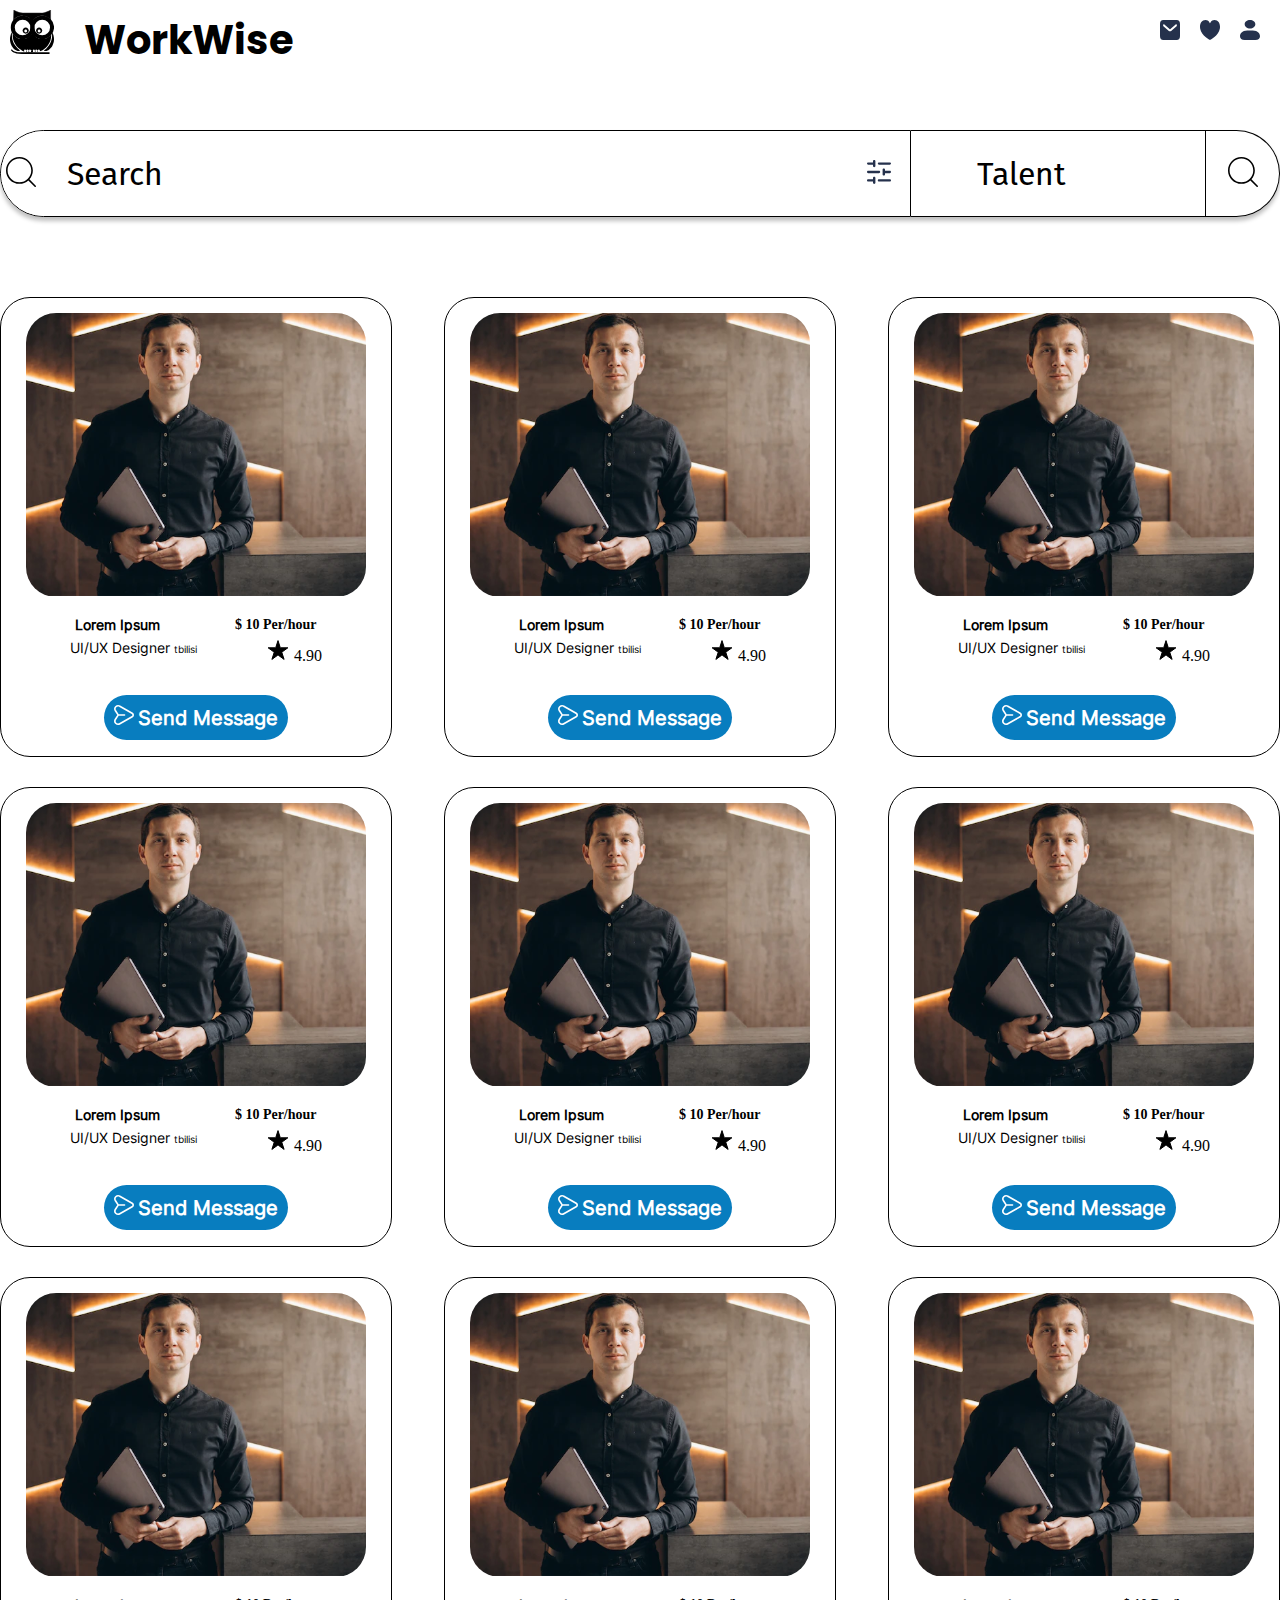
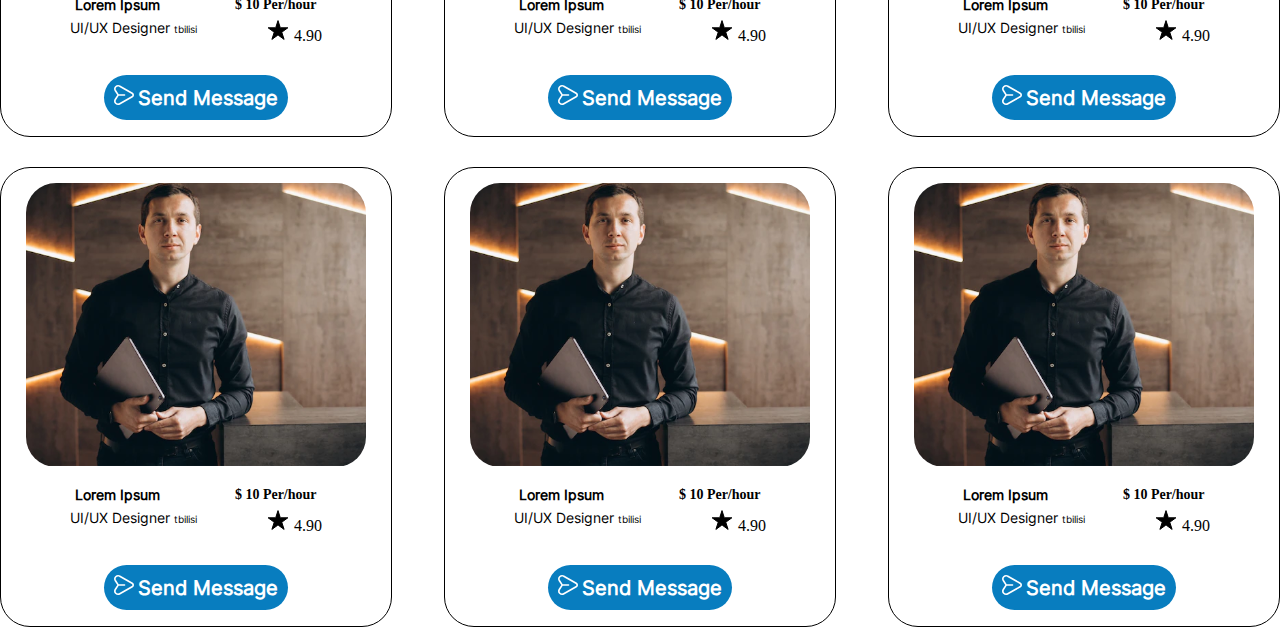
==== 2.html @ d17add2e "update" ====
<!DOCTYPE html>
<html lang="en">
<head>
    <meta charset="UTF-8">
    <meta http-equiv="X-UA-Compatible" content="IE=edge">
    <meta name="viewport" content="width=device-width, initial-scale=1.0">
    <link href='https://fonts.googleapis.com/css?family=Poppins' rel='stylesheet'>
    <link rel="stylesheet" href="2.css">
    <title>Document</title>
</head>
<body>
    <header>
        <div class="container">
            <div class="header-wrapper">
                <div class="logo-content">
                    <div class="logo-image">
                        <a href="#">
                            <img src="images/logo.svg" alt="logo">
                        </a>
                    </div>
                    <div class="logo-title">
                        <h2>WorkWise</h2>
                    </div>
                </div>
                <div class="header-navigation">
                    <ul>
                        <li>
                            <a href="#">
                                <img src="images/message.svg" alt="message">
                            </a>
                        </li>
                        <li>
                            <a href="#">
                                <img src="images/heart.svg" alt="heart">
                            </a>
                        </li>
                        <li>
                            <a href="#">
                                <img src="images/myprofile.svg" alt="myprofile">
                            </a>
                        </li>
                    </ul>
                </div>
            </div>
        </div>
    </header>
    <section>
        <div class="input-container">
                <div class="input-content">
                    <div class="search-content">
                        <input type="text" placeholder="Search">
                        <div class="search-iconn">
                            <img src="images/search-icon.svg" alt="search-icon">
                        </div>
                        <div class="setting-icon">
                            <img src="images/parametrebi.svg" alt="settingicon">
                        </div>
                    </div>
                    <div class="talent-content">
                        <div class="talent-content-title">
                            <h3>Talent</h3>
                        </div>
                    </div>
                    <div class="search-icon-content">
                        <div class="searh-icon">
                            <a href="#">
                                <img src="images/search-icon.svg" alt="searchicon">
                            </a>
                        </div>
                    </div>
                </div>
        </div>
    </section>
    <section>
        <div class="container">
            <div class="main-blocks-wrapper">
                <div class="blocks-wrapper">
                     <div class="block">
                        <div class="block-image">
                            <a href="#">
                                <img src="images/block-image.svg" alt="block-image">
                            </a>
                        </div>
                        <div class="block-text">
                            <div class="block-above-text">
                                <div class="above-left-text">
                                    <span>Lorem Ipsum</span>
                                </div>
                                <div class="block-above-right-text">
                                    <span>$ 10 Per/hour</span>
                                </div>
                            </div>
                            <div class="block-below-text">
                                <div class="below-left-text">
                                    <span class="ui-ux">UI/UX Designer <span class="tbilisi">tbilisi</span></span>
                                </div>
                                <div class="below-right-text">
                                    <img src="images/blackstar.svg" alt="blackstar">
                                    <span>4.90</span>
                                </div>
                            </div>
                        </div>
                        <div class="block-button">
                            <button>
                                <img src="images/button-icon.svg" alt="button-icon">
                                <span>Send Message</span>
                            </button>
                        </div>
                    </div>

                    <div class="block">
                        <div class="block-image">
                            <a href="#">
                                <img src="images/block-image.svg" alt="block-image">
                            </a>
                        </div>
                        <div class="block-text">
                            <div class="block-above-text">
                                <div class="above-left-text">
                                    <span>Lorem Ipsum</span>
                                </div>
                                <div class="block-above-right-text">
                                    <span>$ 10 Per/hour</span>
                                </div>
                            </div>
                            <div class="block-below-text">
                                <div class="below-left-text">
                                    <span class="ui-ux">UI/UX Designer <span class="tbilisi">tbilisi</span></span>
                                </div>
                                <div class="below-right-text">
                                    <img src="images/blackstar.svg" alt="blackstar">
                                    <span>4.90</span>
                                </div>
                            </div>
                        </div>
                        <div class="block-button">
                            <button>
                                <img src="images/button-icon.svg" alt="button-icon">
                                <span>Send Message</span>
                            </button>
                        </div>
                    </div>

                    <div class="block">
                        <div class="block-image">
                            <a href="#">
                                <img src="images/block-image.svg" alt="block-image">
                            </a>
                        </div>
                        <div class="block-text">
                            <div class="block-above-text">
                                <div class="above-left-text">
                                    <span>Lorem Ipsum</span>
                                </div>
                                <div class="block-above-right-text">
                                    <span>$ 10 Per/hour</span>
                                </div>
                            </div>
                            <div class="block-below-text">
                                <div class="below-left-text">
                                    <span class="ui-ux">UI/UX Designer <span class="tbilisi">tbilisi</span></span>
                                </div>
                                <div class="below-right-text">
                                    <img src="images/blackstar.svg" alt="blackstar">
                                    <span>4.90</span>
                                </div>
                            </div>
                        </div>
                        <div class="block-button">
                            <button>
                                <img src="images/button-icon.svg" alt="button-icon">
                                <span>Send Message</span>
                            </button>
                        </div>
                    </div>

                    <div class="block">
                        <div class="block-image">
                            <a href="#">
                                <img src="images/block-image.svg" alt="block-image">
                            </a>
                        </div>
                        <div class="block-text">
                            <div class="block-above-text">
                                <div class="above-left-text">
                                    <span>Lorem Ipsum</span>
                                </div>
                                <div class="block-above-right-text">
                                    <span>$ 10 Per/hour</span>
                                </div>
                            </div>
                            <div class="block-below-text">
                                <div class="below-left-text">
                                    <span class="ui-ux">UI/UX Designer <span class="tbilisi">tbilisi</span></span>
                                </div>
                                <div class="below-right-text">
                                    <img src="images/blackstar.svg" alt="blackstar">
                                    <span>4.90</span>
                                </div>
                            </div>
                        </div>
                        <div class="block-button">
                            <button>
                                <img src="images/button-icon.svg" alt="button-icon">
                                <span>Send Message</span>
                            </button>
                        </div>
                    </div>

                    <div class="block">
                        <div class="block-image">
                            <a href="#">
                                <img src="images/block-image.svg" alt="block-image">
                            </a>
                        </div>
                        <div class="block-text">
                            <div class="block-above-text">
                                <div class="above-left-text">
                                    <span>Lorem Ipsum</span>
                                </div>
                                <div class="block-above-right-text">
                                    <span>$ 10 Per/hour</span>
                                </div>
                            </div>
                            <div class="block-below-text">
                                <div class="below-left-text">
                                    <span class="ui-ux">UI/UX Designer <span class="tbilisi">tbilisi</span></span>
                                </div>
                                <div class="below-right-text">
                                    <img src="images/blackstar.svg" alt="blackstar">
                                    <span>4.90</span>
                                </div>
                            </div>
                        </div>
                        <div class="block-button">
                            <button>
                                <img src="images/button-icon.svg" alt="button-icon">
                                <span>Send Message</span>
                            </button>
                        </div>
                    </div>

                    <div class="block">
                        <div class="block-image">
                            <a href="#">
                                <img src="images/block-image.svg" alt="block-image">
                            </a>
                        </div>
                        <div class="block-text">
                            <div class="block-above-text">
                                <div class="above-left-text">
                                    <span>Lorem Ipsum</span>
                                </div>
                                <div class="block-above-right-text">
                                    <span>$ 10 Per/hour</span>
                                </div>
                            </div>
                            <div class="block-below-text">
                                <div class="below-left-text">
                                    <span class="ui-ux">UI/UX Designer <span class="tbilisi">tbilisi</span></span>
                                </div>
                                <div class="below-right-text">
                                    <img src="images/blackstar.svg" alt="blackstar">
                                    <span>4.90</span>
                                </div>
                            </div>
                        </div>
                        <div class="block-button">
                            <button>
                                <img src="images/button-icon.svg" alt="button-icon">
                                <span>Send Message</span>
                            </button>
                        </div>
                    </div>

                    <div class="block">
                        <div class="block-image">
                            <a href="#">
                                <img src="images/block-image.svg" alt="block-image">
                            </a>
                        </div>
                        <div class="block-text">
                            <div class="block-above-text">
                                <div class="above-left-text">
                                    <span>Lorem Ipsum</span>
                                </div>
                                <div class="block-above-right-text">
                                    <span>$ 10 Per/hour</span>
                                </div>
                            </div>
                            <div class="block-below-text">
                                <div class="below-left-text">
                                    <span class="ui-ux">UI/UX Designer <span class="tbilisi">tbilisi</span></span>
                                </div>
                                <div class="below-right-text">
                                    <img src="images/blackstar.svg" alt="blackstar">
                                    <span>4.90</span>
                                </div>
                            </div>
                        </div>
                        <div class="block-button">
                            <button>
                                <img src="images/button-icon.svg" alt="button-icon">
                                <span>Send Message</span>
                            </button>
                        </div>
                    </div>

                    <div class="block">
                        <div class="block-image">
                            <a href="#">
                                <img src="images/block-image.svg" alt="block-image">
                            </a>
                        </div>
                        <div class="block-text">
                            <div class="block-above-text">
                                <div class="above-left-text">
                                    <span>Lorem Ipsum</span>
                                </div>
                                <div class="block-above-right-text">
                                    <span>$ 10 Per/hour</span>
                                </div>
                            </div>
                            <div class="block-below-text">
                                <div class="below-left-text">
                                    <span class="ui-ux">UI/UX Designer <span class="tbilisi">tbilisi</span></span>
                                </div>
                                <div class="below-right-text">
                                    <img src="images/blackstar.svg" alt="blackstar">
                                    <span>4.90</span>
                                </div>
                            </div>
                        </div>
                        <div class="block-button">
                            <button>
                                <img src="images/button-icon.svg" alt="button-icon">
                                <span>Send Message</span>
                            </button>
                        </div>
                    </div>

                    <div class="block">
                        <div class="block-image">
                            <a href="#">
                                <img src="images/block-image.svg" alt="block-image">
                            </a>
                        </div>
                        <div class="block-text">
                            <div class="block-above-text">
                                <div class="above-left-text">
                                    <span>Lorem Ipsum</span>
                                </div>
                                <div class="block-above-right-text">
                                    <span>$ 10 Per/hour</span>
                                </div>
                            </div>
                            <div class="block-below-text">
                                <div class="below-left-text">
                                    <span class="ui-ux">UI/UX Designer <span class="tbilisi">tbilisi</span></span>
                                </div>
                                <div class="below-right-text">
                                    <img src="images/blackstar.svg" alt="blackstar">
                                    <span>4.90</span>
                                </div>
                            </div>
                        </div>
                        <div class="block-button">
                            <button>
                                <img src="images/button-icon.svg" alt="button-icon">
                                <span>Send Message</span>
                            </button>
                        </div>
                    </div>

                    <div class="block">
                        <div class="block-image">
                            <a href="#">
                                <img src="images/block-image.svg" alt="block-image">
                            </a>
                        </div>
                        <div class="block-text">
                            <div class="block-above-text">
                                <div class="above-left-text">
                                    <span>Lorem Ipsum</span>
                                </div>
                                <div class="block-above-right-text">
                                    <span>$ 10 Per/hour</span>
                                </div>
                            </div>
                            <div class="block-below-text">
                                <div class="below-left-text">
                                    <span class="ui-ux">UI/UX Designer <span class="tbilisi">tbilisi</span></span>
                                </div>
                                <div class="below-right-text">
                                    <img src="images/blackstar.svg" alt="blackstar">
                                    <span>4.90</span>
                                </div>
                            </div>
                        </div>
                        <div class="block-button">
                            <button>
                                <img src="images/button-icon.svg" alt="button-icon">
                                <span>Send Message</span>
                            </button>
                        </div>
                    </div>

                    <div class="block">
                        <div class="block-image">
                            <a href="#">
                                <img src="images/block-image.svg" alt="block-image">
                            </a>
                        </div>
                        <div class="block-text">
                            <div class="block-above-text">
                                <div class="above-left-text">
                                    <span>Lorem Ipsum</span>
                                </div>
                                <div class="block-above-right-text">
                                    <span>$ 10 Per/hour</span>
                                </div>
                            </div>
                            <div class="block-below-text">
                                <div class="below-left-text">
                                    <span class="ui-ux">UI/UX Designer <span class="tbilisi">tbilisi</span></span>
                                </div>
                                <div class="below-right-text">
                                    <img src="images/blackstar.svg" alt="blackstar">
                                    <span>4.90</span>
                                </div>
                            </div>
                        </div>
                        <div class="block-button">
                            <button>
                                <img src="images/button-icon.svg" alt="button-icon">
                                <span>Send Message</span>
                            </button>
                        </div>
                    </div>

                    <div class="block">
                        <div class="block-image">
                            <a href="#">
                                <img src="images/block-image.svg" alt="block-image">
                            </a>
                        </div>
                        <div class="block-text">
                            <div class="block-above-text">
                                <div class="above-left-text">
                                    <span>Lorem Ipsum</span>
                                </div>
                                <div class="block-above-right-text">
                                    <span>$ 10 Per/hour</span>
                                </div>
                            </div>
                            <div class="block-below-text">
                                <div class="below-left-text">
                                    <span class="ui-ux">UI/UX Designer <span class="tbilisi">tbilisi</span></span>
                                </div>
                                <div class="below-right-text">
                                    <img src="images/blackstar.svg" alt="blackstar">
                                    <span>4.90</span>
                                </div>
                            </div>
                        </div>
                        <div class="block-button">
                            <button>
                                <img src="images/button-icon.svg" alt="button-icon">
                                <span>Send Message</span>
                            </button>
                        </div>
                    </div>
                </div>
            </div>
        </div>
    </section>
</body>
</html>
---- 2.css ----
* {
    margin: 0;
    padding: 0;
    box-sizing: border-box;
    text-decoration: none;
    list-style-type: none;
}
@font-face {
    font-family: 'Inter';
    src: url(fonts/Inter-Regular.ttf);
}
@font-face {
    font-family: 'FiraGO';
    src: url(fonts/FiraGO-Regular.ttf);
}
.container {
    max-width: 1920px;
    width: 100%;
    margin: 0 auto;
}
.container2 {
    max-width: 1587px;
    width: 100%;
    margin: 0 auto;
}
header {
    padding: 10px;
}
.logo-content {
    display: flex;
}
.logo-title {
    display: flex;
    align-items: center;
    padding-left: 30px;
}
.logo-title h2 {
    font-family: 'Poppins';
    font-style: normal;
    font-weight: 700;
    font-size: 40px;
    line-height: 60px;
    color: #000000;
}
.header-wrapper {
    display: flex;
    justify-content: space-between;
}
ul {
    display: flex;
}
li {
    padding: 10px;
}
.input-container {
    max-width: 1870px;
    width: 100%;
    margin: 0 auto;
}
.input-content {
    width: 100%;
    height: 87px;
    margin-top: 50px;
    display: flex;
    justify-content: center;
    align-items: center;
    border-radius: 62px;
    box-shadow: 0px 4px 4px rgba(0, 0, 0, 0.25);
}
.search-content {
    border: 1px solid #000000;
    border-top-left-radius: 62px;
    border-bottom-left-radius: 62px;
    display: flex;
    width: 100%;
    height: 87px;
    position: relative;
}
.search-iconn {
    position: absolute;
    left: 0.5%;
    top: 50%;
    transform: translateY(-50%);
}
.setting-icon {
    position: absolute;
    top: 50%;
    transform: translateY(-50%);
    right: 2%;
}
.search-content input {
    padding-left: 66px;
    width: 100%;
    border: none;
    border-top-left-radius: 62px;
    border-bottom-left-radius: 62px;
    font-family: 'FiraGO';
    font-style: normal;
    font-weight: 200;
    font-size: 32px;
    line-height: 38px;
    color: #000000;
}
.talent-content {
    display: flex;
    align-items: center;
    padding-left: 66px;
    border: none;
    border-top: 1px solid #000000 ;
    border-right: 1px solid #000000;
    border-bottom: 1px solid #000000;
    width: 389px;
    height: 87px;
}

.talent-content h3 {
    font-family: 'FiraGO';
    font-style: normal;
    font-weight: 400;
    font-size: 32px;
    line-height: 38px;

color: #000000;
}
::-webkit-input-placeholder {
    font-family: 'FiraGO';
    font-style: normal;
    font-weight: 200;
    font-size: 32px;
    line-height: 38px;
    color: #000000;
}
.search-icon-content {
    display: flex;
    justify-content: center;
    align-items: center;
    border-top: 1px solid #000000 ;
    border-right: 1px solid #000000;
    border-bottom: 1px solid #000000;
    width: 103px;
    height: 87px;
    border-top-right-radius: 66px;
    border-bottom-right-radius: 66px;
}
.blocks-wrapper {
    display: flex;
    flex-wrap: wrap;
    justify-content: space-between;
    margin-top: 50px;
    width: 100%;
}
.block {
    width: 392px;
    height: 460px;
    margin-top: 30px;
    background: #FFFFFF;
    border: 1px solid #000000;
    border-radius: 30px;
}
.block-image {
    display: flex;  
    padding: 15px;
    justify-content: center;
}
.above-left-text span {
    font-family: 'Inter';
    font-style: normal;
    font-weight: 700;
    font-size: 14px;
    line-height: 17px;
    color: #000000;
}
.block-above-text {
    display: flex;
    justify-content: space-evenly;
}
.block-above-right-text {
    font-weight: 700;
    font-size: 14px;
    line-height: 17px;
    color: #000000;
}
.block-below-text {
    margin-top: 5px;
    display: flex;
    justify-content: space-evenly;
}
.below-left-text .ui-ux{
    font-family: 'Inter';
    font-style: normal;
    font-weight: 300;
    font-size: 14px;
    line-height: 17px;
    color: #000000;
}
.tbilisi {
    font-family: 'Inter';
    font-style: normal;
    font-weight: 200;
    font-size: 10px;
    line-height: 12px;
    color: #000000;
}
.block-button {
    margin-top: 30px;
}    
.block-button button {
    padding: 10px;
    background: #087DBF;
    border-radius: 25px;
    border: none;
}
.block-button button span {
    font-family: 'Inter';
    font-style: normal;
    font-weight: 600;
    font-size: 20px;
    line-height: 24px;
    color: #FFFFFF;
}
.block-button {
    display: flex;
    justify-content: center;
    align-items: center;
}
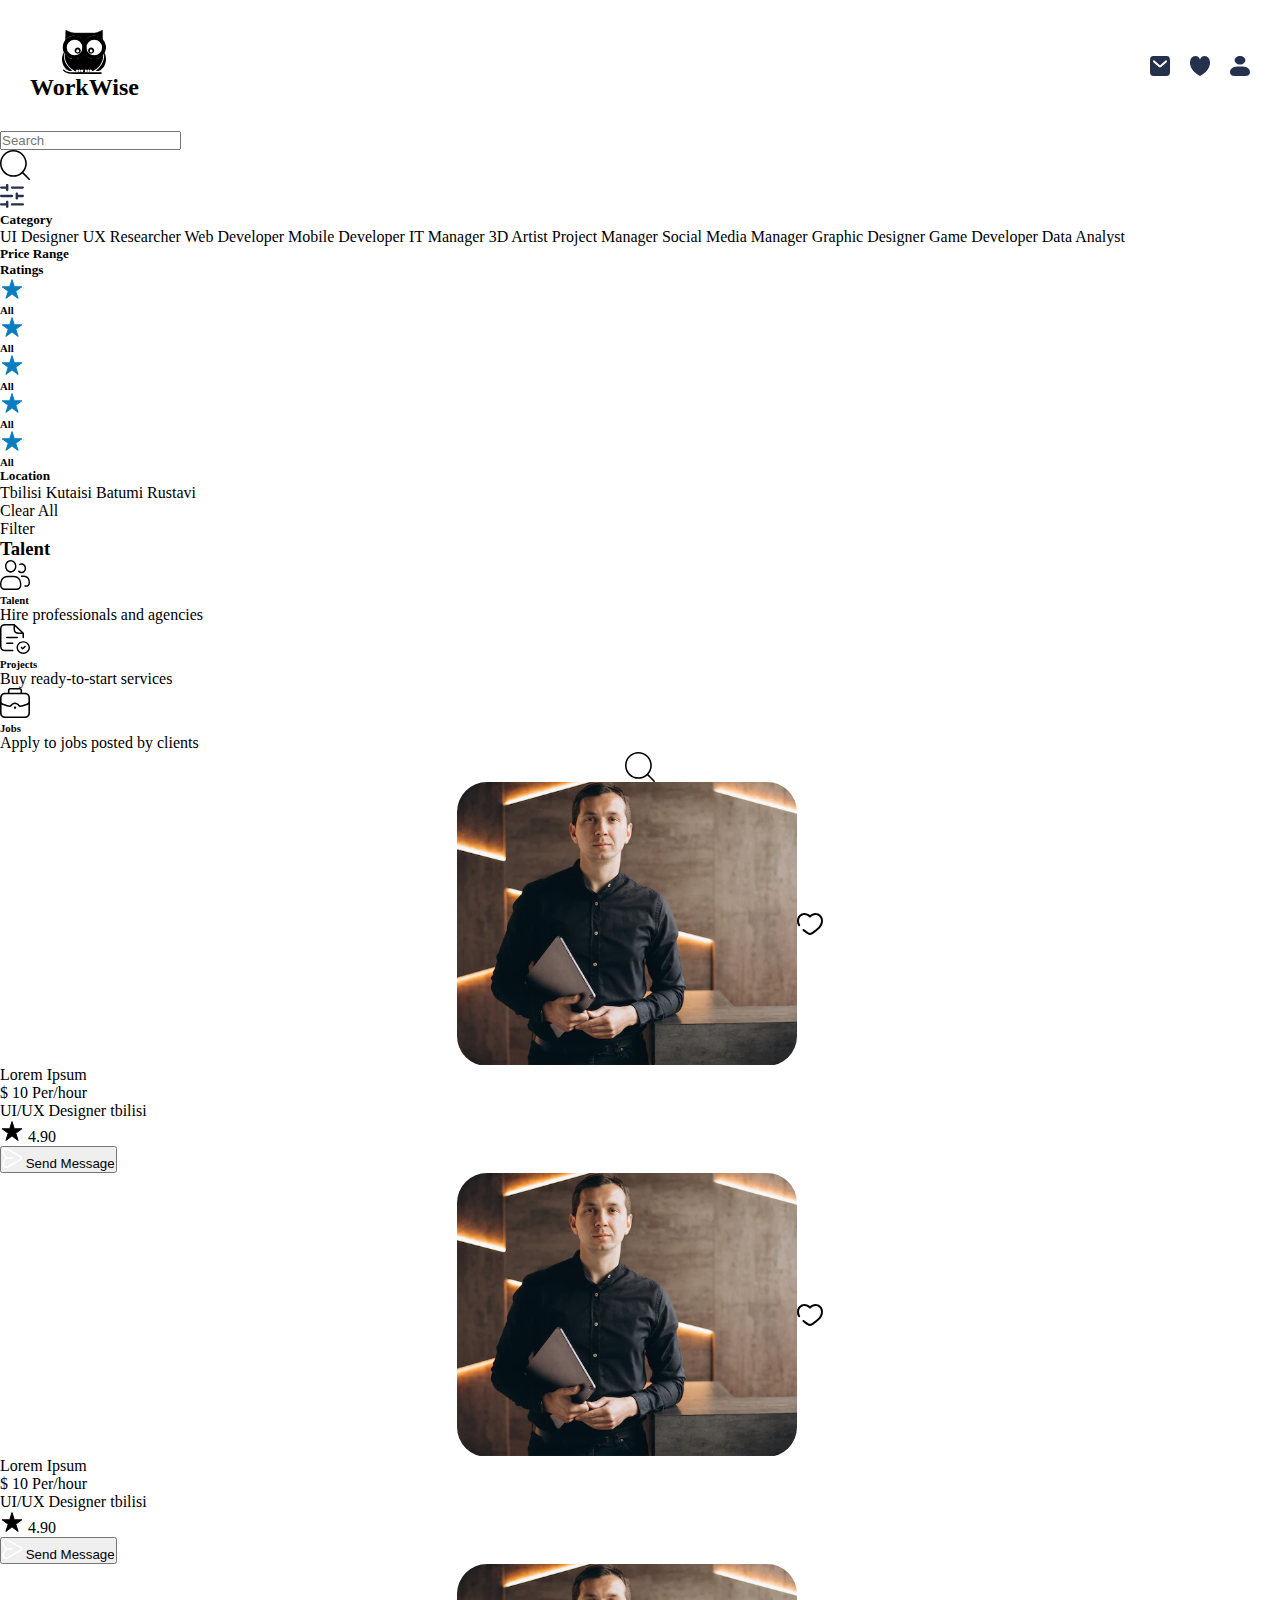
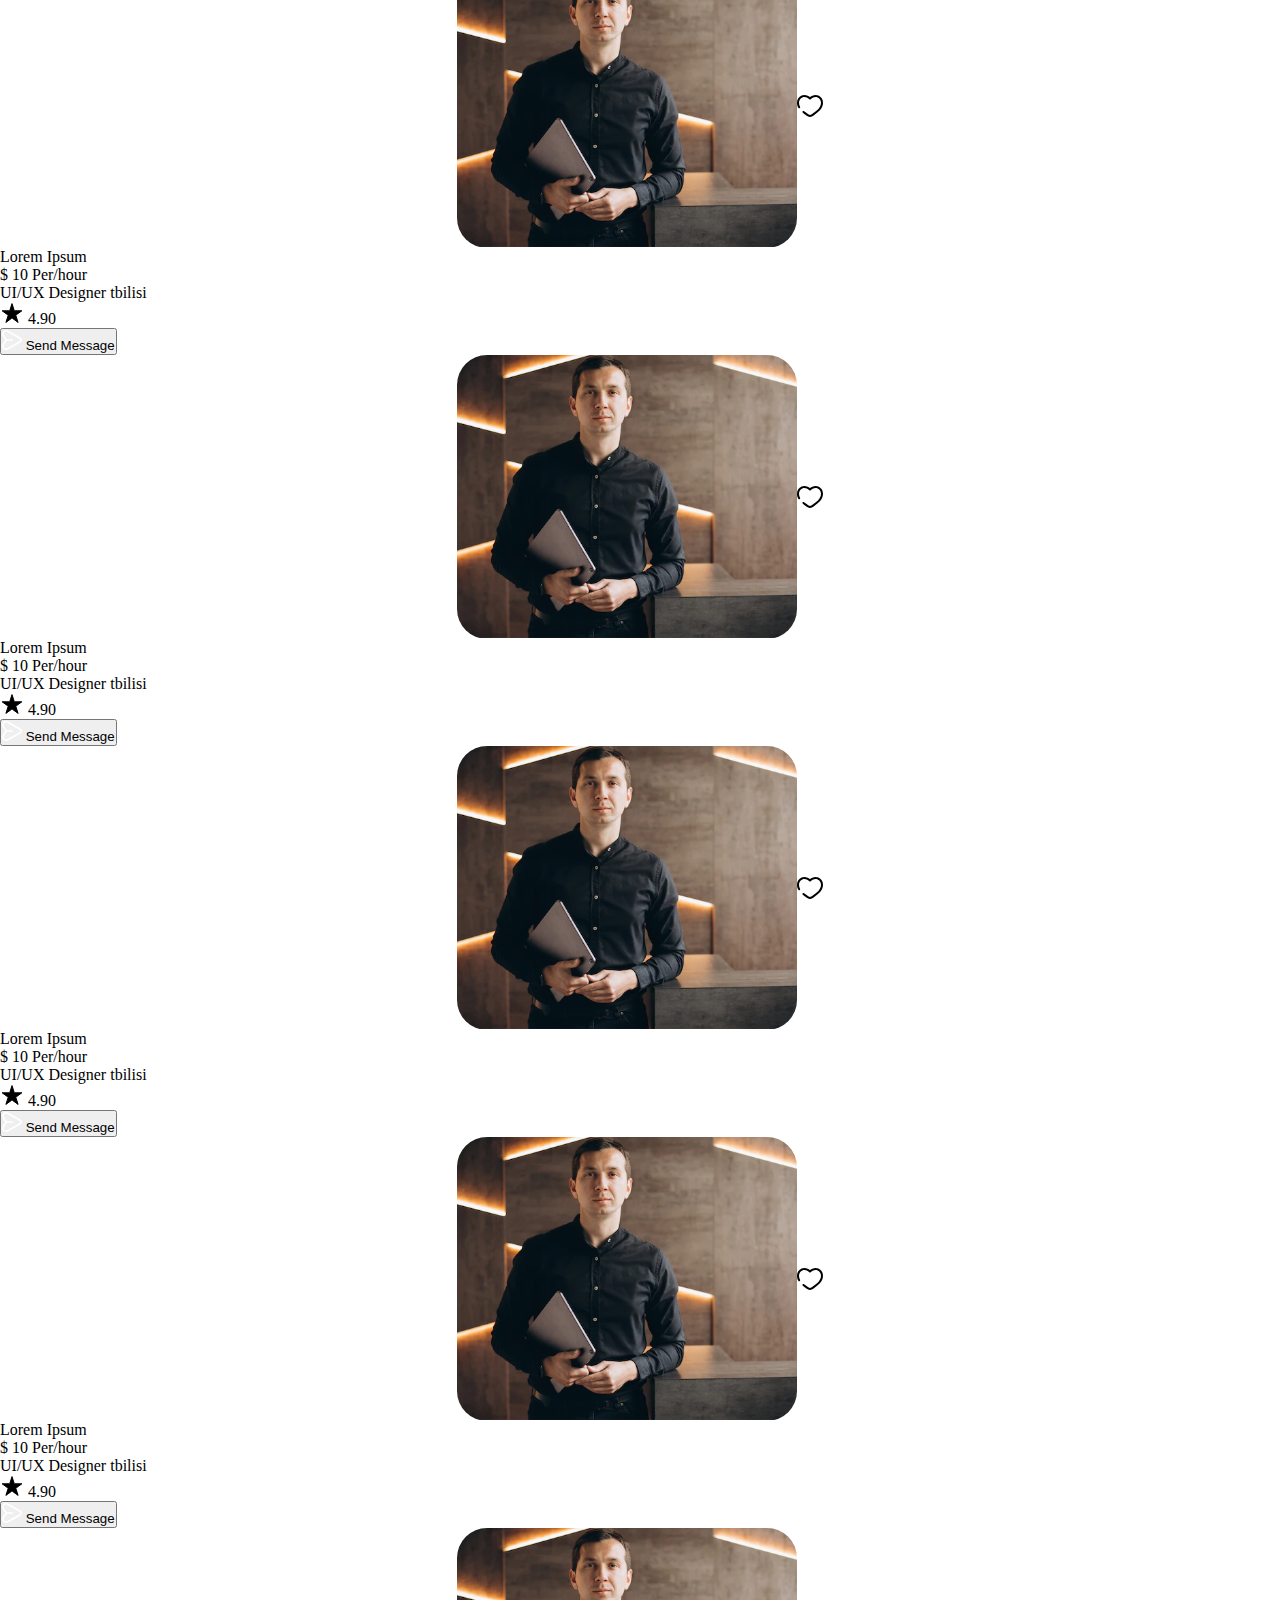
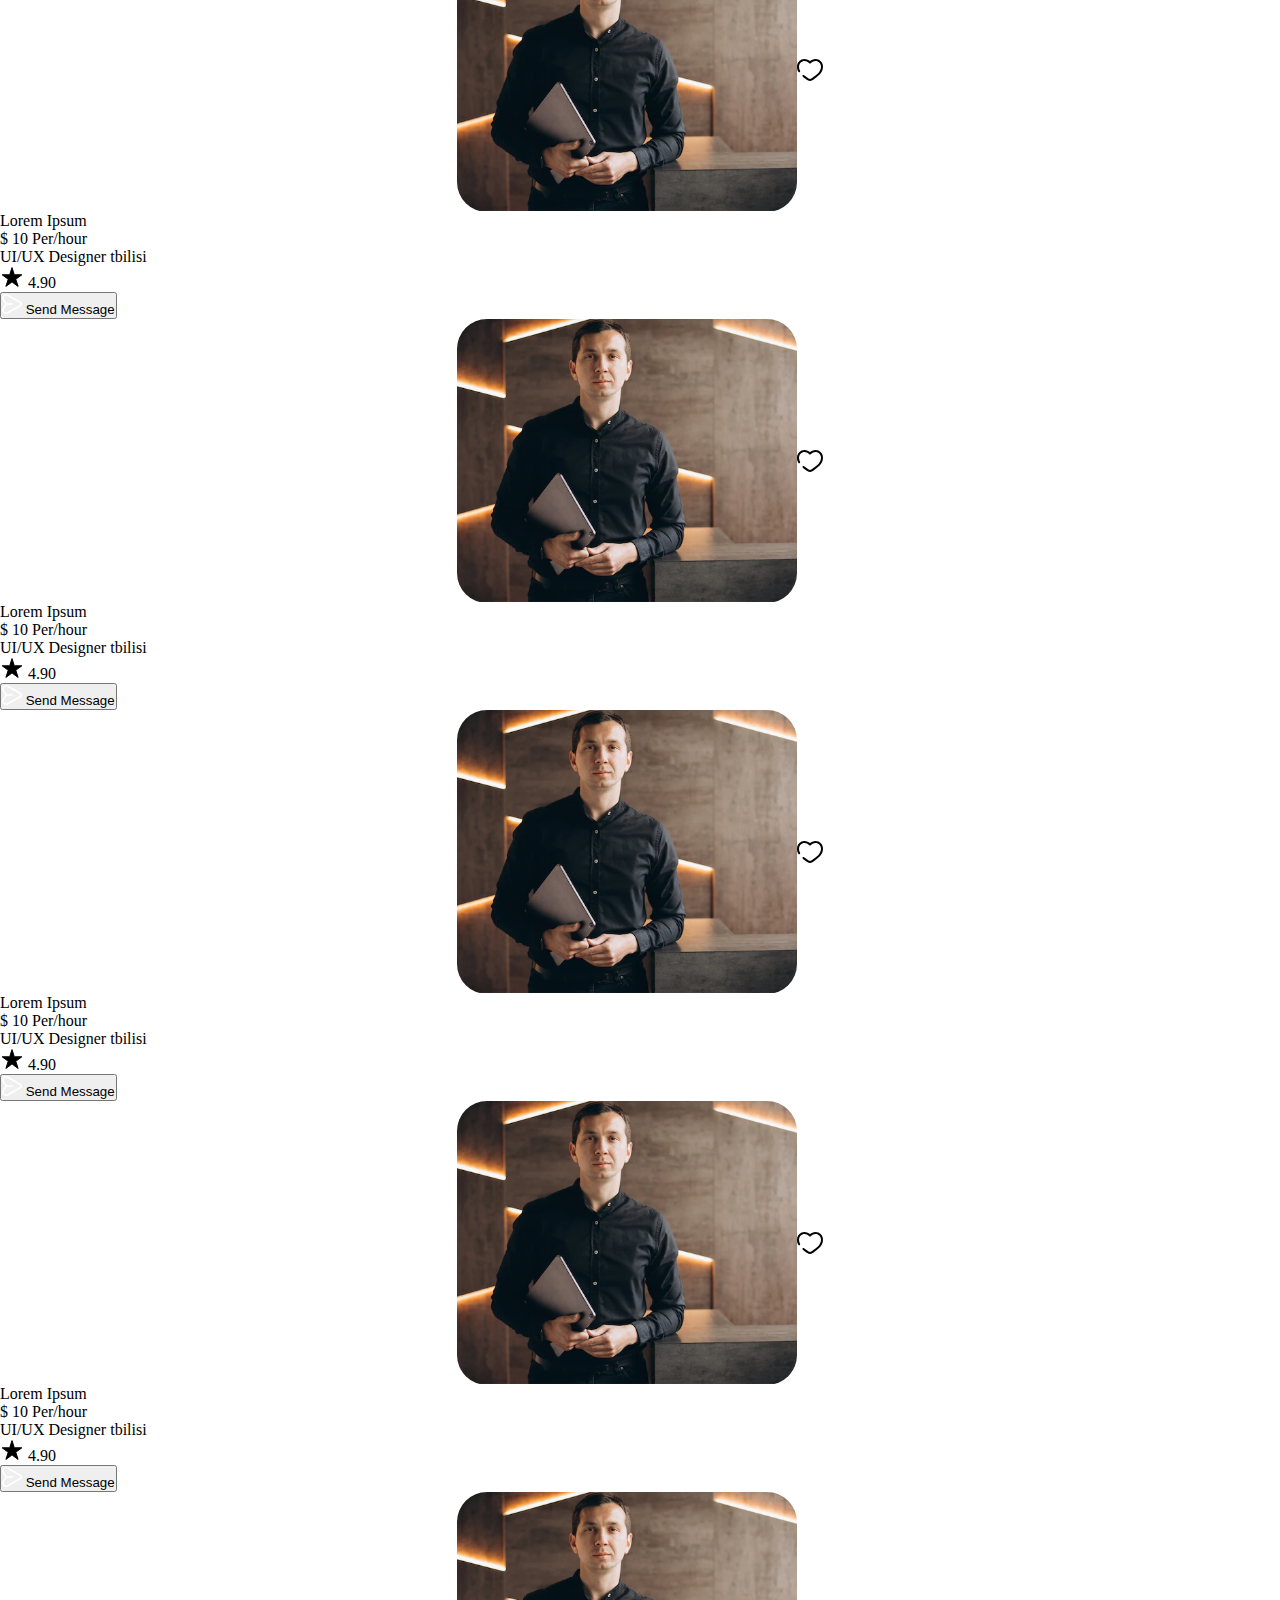
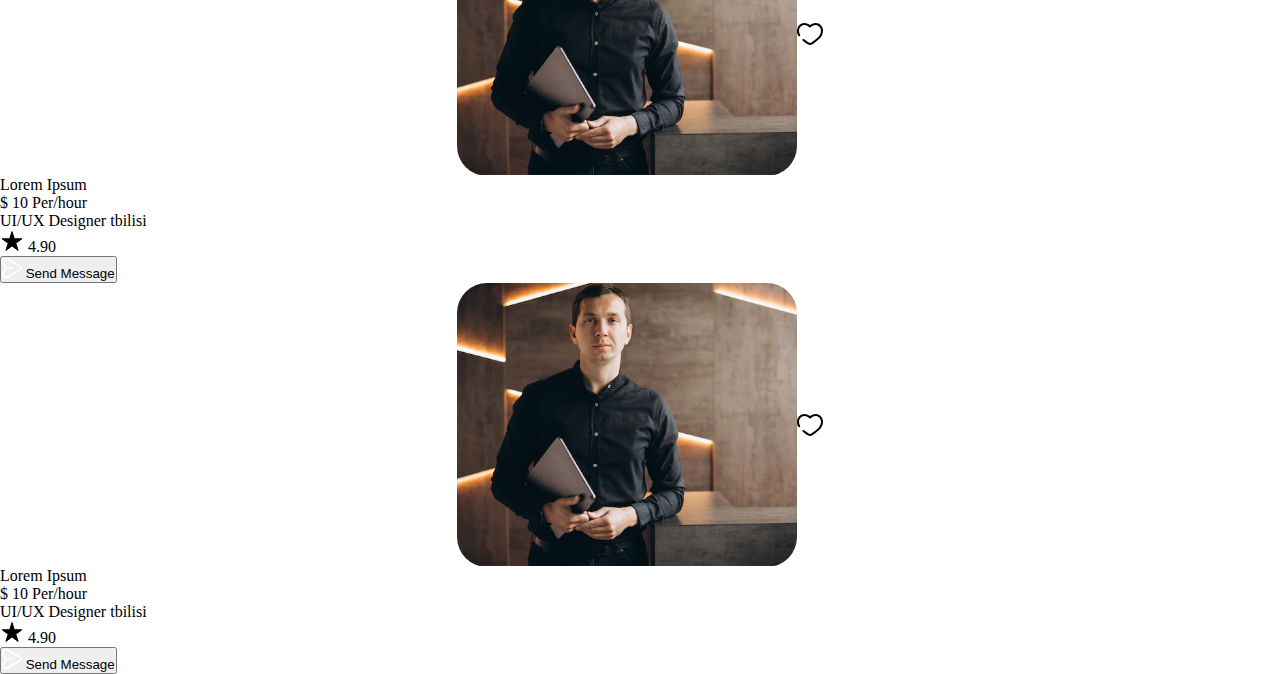
==== commit 478a5e32: "update" ====
--- a/2.html
+++ b/2.html
@@ -5,7 +5,7 @@
     <meta http-equiv="X-UA-Compatible" content="IE=edge">
     <meta name="viewport" content="width=device-width, initial-scale=1.0">
     <link href='https://fonts.googleapis.com/css?family=Poppins' rel='stylesheet'>
-    <link rel="stylesheet" href="2.css">
+    <link rel="stylesheet" href="style.css">
     <title>Document</title>
 </head>
 <body>
@@ -55,10 +55,111 @@
                         <div class="setting-icon">
                             <img src="images/parametrebi.svg" alt="settingicon">
                         </div>
+                        <div class="search-hover">
+                            <div class="search-hover-above-title">
+                                <h5>Category</h5>
+                            </div>
+                            <div class="search-hover-tabs">
+                                <span>UI Designer</span>
+                                <span>UX Researcher</span>
+                                <span>Web Developer</span>
+                                <span>Mobile Developer</span>
+                                <span>IT Manager</span>
+                                <span>3D Artist</span>
+                                <span>Project Manager</span>
+                                <span>Social Media Manager</span>
+                                <span>Graphic Designer</span>
+                                <span>Game Developer</span>
+                                <span>Data Analyst</span>
+                            </div>
+                            <div class="search-hover-middle-title">
+                                <h5>Price Range</h5>
+                            </div>
+                            <div class="range-wrapper">
+                                <div class="range">
+                                    <div class="blue-range"></div>
+                                </div>
+                            </div>
+                            <div class="ratings-content">
+                                <div class="ratings-content-title">
+                                    <h5>Ratings</h5>
+                                </div>
+                            </div>
+                            <div class="star-tabs">
+                                <div class="tab">
+                                    <img src="images/bluestar.svg" alt="star">
+                                    <h6>All</h6>
+                                </div>
+                                <div class="tab">
+                                    <img src="images/bluestar.svg" alt="star">
+                                    <h6>All</h6>
+                                </div>
+                                <div class="tab">
+                                    <img src="images/bluestar.svg" alt="star">
+                                    <h6>All</h6>
+                                </div>
+                                <div class="tab">
+                                    <img src="images/bluestar.svg" alt="star">
+                                    <h6>All</h6>
+                                </div>
+                                <div class="tab">
+                                    <img src="images/bluestar.svg" alt="star">
+                                    <h6>All</h6>
+                                </div>
+                            </div>
+                            <div class="location-content">
+                                <div class="location-content-title">
+                                    <h5>Location</h5>
+                                </div>
+                                <div class="locations">
+                                    <span>Tbilisi</span>
+                                    <span>Kutaisi</span>
+                                    <span>Batumi</span>
+                                    <span>Rustavi</span>
+                                </div>
+                            </div>
+                            <div class="clear-filter-content">
+                                <div class="clear-all-tab">
+                                    <span>Clear All</span>
+                                </div>
+                                <div class="filter-tab">
+                                    <span>Filter</span>
+                                </div>
+                            </div>
+                        </div>
                     </div>
                     <div class="talent-content">
                         <div class="talent-content-title">
                             <h3>Talent</h3>
+                        </div>
+                        <div class="talent-hover">
+                            <div class="talent-hover-content">
+                                <div class="talent-hover-content-img">
+                                    <img src="images/humana.svg" alt="human">
+                                </div>
+                                <div class="talent-hover-content-text">
+                                    <h6>Talent</h6>
+                                    <span>Hire professionals and agencies</span>
+                                </div>
+                            </div>
+                            <div class="projects-hover-content">
+                                <div class="projects-hover-content-img">
+                                    <img src="images/projects.svg" alt="projects">
+                                </div>
+                                <div class="projects-hover-content-text">
+                                    <h6>Projects</h6>
+                                    <span>Buy ready-to-start services</span>
+                                </div>
+                            </div>
+                            <div class="jobs-hover-content">
+                                <div class="jobs-hover-content-img">
+                                    <img src="images/jobshovericon.svg" alt="jobs">
+                                </div>
+                                <div class="jobs-hover-content-text">
+                                    <h6>Jobs</h6>
+                                    <span>Apply to jobs posted by clients</span>
+                                </div>
+                            </div>
                         </div>
                     </div>
                     <div class="search-icon-content">
@@ -79,369 +180,381 @@
                         <div class="block-image">
                             <a href="#">
                                 <img src="images/block-image.svg" alt="block-image">
-                            </a>
-                        </div>
-                        <div class="block-text">
-                            <div class="block-above-text">
-                                <div class="above-left-text">
-                                    <span>Lorem Ipsum</span>
-                                </div>
-                                <div class="block-above-right-text">
-                                    <span>$ 10 Per/hour</span>
-                                </div>
-                            </div>
-                            <div class="block-below-text">
-                                <div class="below-left-text">
-                                    <span class="ui-ux">UI/UX Designer <span class="tbilisi">tbilisi</span></span>
-                                </div>
-                                <div class="below-right-text">
-                                    <img src="images/blackstar.svg" alt="blackstar">
-                                    <span>4.90</span>
-                                </div>
-                            </div>
-                        </div>
-                        <div class="block-button">
-                            <button>
-                                <img src="images/button-icon.svg" alt="button-icon">
-                                <span>Send Message</span>
-                            </button>
-                        </div>
-                    </div>
-
-                    <div class="block">
-                        <div class="block-image">
-                            <a href="#">
-                                <img src="images/block-image.svg" alt="block-image">
-                            </a>
-                        </div>
-                        <div class="block-text">
-                            <div class="block-above-text">
-                                <div class="above-left-text">
-                                    <span>Lorem Ipsum</span>
-                                </div>
-                                <div class="block-above-right-text">
-                                    <span>$ 10 Per/hour</span>
-                                </div>
-                            </div>
-                            <div class="block-below-text">
-                                <div class="below-left-text">
-                                    <span class="ui-ux">UI/UX Designer <span class="tbilisi">tbilisi</span></span>
-                                </div>
-                                <div class="below-right-text">
-                                    <img src="images/blackstar.svg" alt="blackstar">
-                                    <span>4.90</span>
-                                </div>
-                            </div>
-                        </div>
-                        <div class="block-button">
-                            <button>
-                                <img src="images/button-icon.svg" alt="button-icon">
-                                <span>Send Message</span>
-                            </button>
-                        </div>
-                    </div>
-
-                    <div class="block">
-                        <div class="block-image">
-                            <a href="#">
-                                <img src="images/block-image.svg" alt="block-image">
-                            </a>
-                        </div>
-                        <div class="block-text">
-                            <div class="block-above-text">
-                                <div class="above-left-text">
-                                    <span>Lorem Ipsum</span>
-                                </div>
-                                <div class="block-above-right-text">
-                                    <span>$ 10 Per/hour</span>
-                                </div>
-                            </div>
-                            <div class="block-below-text">
-                                <div class="below-left-text">
-                                    <span class="ui-ux">UI/UX Designer <span class="tbilisi">tbilisi</span></span>
-                                </div>
-                                <div class="below-right-text">
-                                    <img src="images/blackstar.svg" alt="blackstar">
-                                    <span>4.90</span>
-                                </div>
-                            </div>
-                        </div>
-                        <div class="block-button">
-                            <button>
-                                <img src="images/button-icon.svg" alt="button-icon">
-                                <span>Send Message</span>
-                            </button>
-                        </div>
-                    </div>
-
-                    <div class="block">
-                        <div class="block-image">
-                            <a href="#">
-                                <img src="images/block-image.svg" alt="block-image">
-                            </a>
-                        </div>
-                        <div class="block-text">
-                            <div class="block-above-text">
-                                <div class="above-left-text">
-                                    <span>Lorem Ipsum</span>
-                                </div>
-                                <div class="block-above-right-text">
-                                    <span>$ 10 Per/hour</span>
-                                </div>
-                            </div>
-                            <div class="block-below-text">
-                                <div class="below-left-text">
-                                    <span class="ui-ux">UI/UX Designer <span class="tbilisi">tbilisi</span></span>
-                                </div>
-                                <div class="below-right-text">
-                                    <img src="images/blackstar.svg" alt="blackstar">
-                                    <span>4.90</span>
-                                </div>
-                            </div>
-                        </div>
-                        <div class="block-button">
-                            <button>
-                                <img src="images/button-icon.svg" alt="button-icon">
-                                <span>Send Message</span>
-                            </button>
-                        </div>
-                    </div>
-
-                    <div class="block">
-                        <div class="block-image">
-                            <a href="#">
-                                <img src="images/block-image.svg" alt="block-image">
-                            </a>
-                        </div>
-                        <div class="block-text">
-                            <div class="block-above-text">
-                                <div class="above-left-text">
-                                    <span>Lorem Ipsum</span>
-                                </div>
-                                <div class="block-above-right-text">
-                                    <span>$ 10 Per/hour</span>
-                                </div>
-                            </div>
-                            <div class="block-below-text">
-                                <div class="below-left-text">
-                                    <span class="ui-ux">UI/UX Designer <span class="tbilisi">tbilisi</span></span>
-                                </div>
-                                <div class="below-right-text">
-                                    <img src="images/blackstar.svg" alt="blackstar">
-                                    <span>4.90</span>
-                                </div>
-                            </div>
-                        </div>
-                        <div class="block-button">
-                            <button>
-                                <img src="images/button-icon.svg" alt="button-icon">
-                                <span>Send Message</span>
-                            </button>
-                        </div>
-                    </div>
-
-                    <div class="block">
-                        <div class="block-image">
-                            <a href="#">
-                                <img src="images/block-image.svg" alt="block-image">
-                            </a>
-                        </div>
-                        <div class="block-text">
-                            <div class="block-above-text">
-                                <div class="above-left-text">
-                                    <span>Lorem Ipsum</span>
-                                </div>
-                                <div class="block-above-right-text">
-                                    <span>$ 10 Per/hour</span>
-                                </div>
-                            </div>
-                            <div class="block-below-text">
-                                <div class="below-left-text">
-                                    <span class="ui-ux">UI/UX Designer <span class="tbilisi">tbilisi</span></span>
-                                </div>
-                                <div class="below-right-text">
-                                    <img src="images/blackstar.svg" alt="blackstar">
-                                    <span>4.90</span>
-                                </div>
-                            </div>
-                        </div>
-                        <div class="block-button">
-                            <button>
-                                <img src="images/button-icon.svg" alt="button-icon">
-                                <span>Send Message</span>
-                            </button>
-                        </div>
-                    </div>
-
-                    <div class="block">
-                        <div class="block-image">
-                            <a href="#">
-                                <img src="images/block-image.svg" alt="block-image">
-                            </a>
-                        </div>
-                        <div class="block-text">
-                            <div class="block-above-text">
-                                <div class="above-left-text">
-                                    <span>Lorem Ipsum</span>
-                                </div>
-                                <div class="block-above-right-text">
-                                    <span>$ 10 Per/hour</span>
-                                </div>
-                            </div>
-                            <div class="block-below-text">
-                                <div class="below-left-text">
-                                    <span class="ui-ux">UI/UX Designer <span class="tbilisi">tbilisi</span></span>
-                                </div>
-                                <div class="below-right-text">
-                                    <img src="images/blackstar.svg" alt="blackstar">
-                                    <span>4.90</span>
-                                </div>
-                            </div>
-                        </div>
-                        <div class="block-button">
-                            <button>
-                                <img src="images/button-icon.svg" alt="button-icon">
-                                <span>Send Message</span>
-                            </button>
-                        </div>
-                    </div>
-
-                    <div class="block">
-                        <div class="block-image">
-                            <a href="#">
-                                <img src="images/block-image.svg" alt="block-image">
-                            </a>
-                        </div>
-                        <div class="block-text">
-                            <div class="block-above-text">
-                                <div class="above-left-text">
-                                    <span>Lorem Ipsum</span>
-                                </div>
-                                <div class="block-above-right-text">
-                                    <span>$ 10 Per/hour</span>
-                                </div>
-                            </div>
-                            <div class="block-below-text">
-                                <div class="below-left-text">
-                                    <span class="ui-ux">UI/UX Designer <span class="tbilisi">tbilisi</span></span>
-                                </div>
-                                <div class="below-right-text">
-                                    <img src="images/blackstar.svg" alt="blackstar">
-                                    <span>4.90</span>
-                                </div>
-                            </div>
-                        </div>
-                        <div class="block-button">
-                            <button>
-                                <img src="images/button-icon.svg" alt="button-icon">
-                                <span>Send Message</span>
-                            </button>
-                        </div>
-                    </div>
-
-                    <div class="block">
-                        <div class="block-image">
-                            <a href="#">
-                                <img src="images/block-image.svg" alt="block-image">
-                            </a>
-                        </div>
-                        <div class="block-text">
-                            <div class="block-above-text">
-                                <div class="above-left-text">
-                                    <span>Lorem Ipsum</span>
-                                </div>
-                                <div class="block-above-right-text">
-                                    <span>$ 10 Per/hour</span>
-                                </div>
-                            </div>
-                            <div class="block-below-text">
-                                <div class="below-left-text">
-                                    <span class="ui-ux">UI/UX Designer <span class="tbilisi">tbilisi</span></span>
-                                </div>
-                                <div class="below-right-text">
-                                    <img src="images/blackstar.svg" alt="blackstar">
-                                    <span>4.90</span>
-                                </div>
-                            </div>
-                        </div>
-                        <div class="block-button">
-                            <button>
-                                <img src="images/button-icon.svg" alt="button-icon">
-                                <span>Send Message</span>
-                            </button>
-                        </div>
-                    </div>
-
-                    <div class="block">
-                        <div class="block-image">
-                            <a href="#">
-                                <img src="images/block-image.svg" alt="block-image">
-                            </a>
-                        </div>
-                        <div class="block-text">
-                            <div class="block-above-text">
-                                <div class="above-left-text">
-                                    <span>Lorem Ipsum</span>
-                                </div>
-                                <div class="block-above-right-text">
-                                    <span>$ 10 Per/hour</span>
-                                </div>
-                            </div>
-                            <div class="block-below-text">
-                                <div class="below-left-text">
-                                    <span class="ui-ux">UI/UX Designer <span class="tbilisi">tbilisi</span></span>
-                                </div>
-                                <div class="below-right-text">
-                                    <img src="images/blackstar.svg" alt="blackstar">
-                                    <span>4.90</span>
-                                </div>
-                            </div>
-                        </div>
-                        <div class="block-button">
-                            <button>
-                                <img src="images/button-icon.svg" alt="button-icon">
-                                <span>Send Message</span>
-                            </button>
-                        </div>
-                    </div>
-
-                    <div class="block">
-                        <div class="block-image">
-                            <a href="#">
-                                <img src="images/block-image.svg" alt="block-image">
-                            </a>
-                        </div>
-                        <div class="block-text">
-                            <div class="block-above-text">
-                                <div class="above-left-text">
-                                    <span>Lorem Ipsum</span>
-                                </div>
-                                <div class="block-above-right-text">
-                                    <span>$ 10 Per/hour</span>
-                                </div>
-                            </div>
-                            <div class="block-below-text">
-                                <div class="below-left-text">
-                                    <span class="ui-ux">UI/UX Designer <span class="tbilisi">tbilisi</span></span>
-                                </div>
-                                <div class="below-right-text">
-                                    <img src="images/blackstar.svg" alt="blackstar">
-                                    <span>4.90</span>
-                                </div>
-                            </div>
-                        </div>
-                        <div class="block-button">
-                            <button>
-                                <img src="images/button-icon.svg" alt="button-icon">
-                                <span>Send Message</span>
-                            </button>
-                        </div>
-                    </div>
-
-                    <div class="block">
-                        <div class="block-image">
-                            <a href="#">
-                                <img src="images/block-image.svg" alt="block-image">
+                                <img class="little-heart" src="images/heartt.svg" alt="heart">
+                            </a>
+                        </div>
+                        <div class="block-text">
+                            <div class="block-above-text">
+                                <div class="above-left-text">
+                                    <span>Lorem Ipsum</span>
+                                </div>
+                                <div class="block-above-right-text">
+                                    <span>$ 10 Per/hour</span>
+                                </div>
+                            </div>
+                            <div class="block-below-text">
+                                <div class="below-left-text">
+                                    <span class="ui-ux">UI/UX Designer <span class="tbilisi">tbilisi</span></span>
+                                </div>
+                                <div class="below-right-text">
+                                    <img src="images/blackstar.svg" alt="blackstar">
+                                    <span>4.90</span>
+                                </div>
+                            </div>
+                        </div>
+                        <div class="block-button">
+                            <button>
+                                <img src="images/button-icon.svg" alt="button-icon">
+                                <span>Send Message</span>
+                            </button>
+                        </div>
+                    </div>
+
+                    <div class="block">
+                        <div class="block-image">
+                            <a href="#">
+                                <img src="images/block-image.svg" alt="block-image">
+                                <img class="little-heart" src="images/heartt.svg" alt="heart">
+                            </a>
+                        </div>
+                        <div class="block-text">
+                            <div class="block-above-text">
+                                <div class="above-left-text">
+                                    <span>Lorem Ipsum</span>
+                                </div>
+                                <div class="block-above-right-text">
+                                    <span>$ 10 Per/hour</span>
+                                </div>
+                            </div>
+                            <div class="block-below-text">
+                                <div class="below-left-text">
+                                    <span class="ui-ux">UI/UX Designer <span class="tbilisi">tbilisi</span></span>
+                                </div>
+                                <div class="below-right-text">
+                                    <img src="images/blackstar.svg" alt="blackstar">
+                                    <span>4.90</span>
+                                </div>
+                            </div>
+                        </div>
+                        <div class="block-button">
+                            <button>
+                                <img src="images/button-icon.svg" alt="button-icon">
+                                <span>Send Message</span>
+                            </button>
+                        </div>
+                    </div>
+
+                    <div class="block">
+                        <div class="block-image">
+                            <a href="#">
+                                <img src="images/block-image.svg" alt="block-image">
+                                <img class="little-heart" src="images/heartt.svg" alt="heart">
+                            </a>
+                        </div>
+                        <div class="block-text">
+                            <div class="block-above-text">
+                                <div class="above-left-text">
+                                    <span>Lorem Ipsum</span>
+                                </div>
+                                <div class="block-above-right-text">
+                                    <span>$ 10 Per/hour</span>
+                                </div>
+                            </div>
+                            <div class="block-below-text">
+                                <div class="below-left-text">
+                                    <span class="ui-ux">UI/UX Designer <span class="tbilisi">tbilisi</span></span>
+                                </div>
+                                <div class="below-right-text">
+                                    <img src="images/blackstar.svg" alt="blackstar">
+                                    <span>4.90</span>
+                                </div>
+                            </div>
+                        </div>
+                        <div class="block-button">
+                            <button>
+                                <img src="images/button-icon.svg" alt="button-icon">
+                                <span>Send Message</span>
+                            </button>
+                        </div>
+                    </div>
+
+                    <div class="block">
+                        <div class="block-image">
+                            <a href="#">
+                                <img src="images/block-image.svg" alt="block-image">
+                                <img class="little-heart" src="images/heartt.svg" alt="heart">
+                            </a>
+                        </div>
+                        <div class="block-text">
+                            <div class="block-above-text">
+                                <div class="above-left-text">
+                                    <span>Lorem Ipsum</span>
+                                </div>
+                                <div class="block-above-right-text">
+                                    <span>$ 10 Per/hour</span>
+                                </div>
+                            </div>
+                            <div class="block-below-text">
+                                <div class="below-left-text">
+                                    <span class="ui-ux">UI/UX Designer <span class="tbilisi">tbilisi</span></span>
+                                </div>
+                                <div class="below-right-text">
+                                    <img src="images/blackstar.svg" alt="blackstar">
+                                    <span>4.90</span>
+                                </div>
+                            </div>
+                        </div>
+                        <div class="block-button">
+                            <button>
+                                <img src="images/button-icon.svg" alt="button-icon">
+                                <span>Send Message</span>
+                            </button>
+                        </div>
+                    </div>
+
+                    <div class="block">
+                        <div class="block-image">
+                            <a href="#">
+                                <img src="images/block-image.svg" alt="block-image">
+                                <img class="little-heart" src="images/heartt.svg" alt="heart">
+                            </a>
+                        </div>
+                        <div class="block-text">
+                            <div class="block-above-text">
+                                <div class="above-left-text">
+                                    <span>Lorem Ipsum</span>
+                                </div>
+                                <div class="block-above-right-text">
+                                    <span>$ 10 Per/hour</span>
+                                </div>
+                            </div>
+                            <div class="block-below-text">
+                                <div class="below-left-text">
+                                    <span class="ui-ux">UI/UX Designer <span class="tbilisi">tbilisi</span></span>
+                                </div>
+                                <div class="below-right-text">
+                                    <img src="images/blackstar.svg" alt="blackstar">
+                                    <span>4.90</span>
+                                </div>
+                            </div>
+                        </div>
+                        <div class="block-button">
+                            <button>
+                                <img src="images/button-icon.svg" alt="button-icon">
+                                <span>Send Message</span>
+                            </button>
+                        </div>
+                    </div>
+
+                    <div class="block">
+                        <div class="block-image">
+                            <a href="#">
+                                <img src="images/block-image.svg" alt="block-image">
+                                <img class="little-heart" src="images/heartt.svg" alt="heart">
+                            </a>
+                        </div>
+                        <div class="block-text">
+                            <div class="block-above-text">
+                                <div class="above-left-text">
+                                    <span>Lorem Ipsum</span>
+                                </div>
+                                <div class="block-above-right-text">
+                                    <span>$ 10 Per/hour</span>
+                                </div>
+                            </div>
+                            <div class="block-below-text">
+                                <div class="below-left-text">
+                                    <span class="ui-ux">UI/UX Designer <span class="tbilisi">tbilisi</span></span>
+                                </div>
+                                <div class="below-right-text">
+                                    <img src="images/blackstar.svg" alt="blackstar">
+                                    <span>4.90</span>
+                                </div>
+                            </div>
+                        </div>
+                        <div class="block-button">
+                            <button>
+                                <img src="images/button-icon.svg" alt="button-icon">
+                                <span>Send Message</span>
+                            </button>
+                        </div>
+                    </div>
+
+                    <div class="block">
+                        <div class="block-image">
+                            <a href="#">
+                                <img src="images/block-image.svg" alt="block-image">
+                                <img class="little-heart" src="images/heartt.svg" alt="heart">
+                            </a>
+                        </div>
+                        <div class="block-text">
+                            <div class="block-above-text">
+                                <div class="above-left-text">
+                                    <span>Lorem Ipsum</span>
+                                </div>
+                                <div class="block-above-right-text">
+                                    <span>$ 10 Per/hour</span>
+                                </div>
+                            </div>
+                            <div class="block-below-text">
+                                <div class="below-left-text">
+                                    <span class="ui-ux">UI/UX Designer <span class="tbilisi">tbilisi</span></span>
+                                </div>
+                                <div class="below-right-text">
+                                    <img src="images/blackstar.svg" alt="blackstar">
+                                    <span>4.90</span>
+                                </div>
+                            </div>
+                        </div>
+                        <div class="block-button">
+                            <button>
+                                <img src="images/button-icon.svg" alt="button-icon">
+                                <span>Send Message</span>
+                            </button>
+                        </div>
+                    </div>
+
+                    <div class="block">
+                        <div class="block-image">
+                            <a href="#">
+                                <img src="images/block-image.svg" alt="block-image">
+                                <img class="little-heart" src="images/heartt.svg" alt="heart">
+                            </a>
+                        </div>
+                        <div class="block-text">
+                            <div class="block-above-text">
+                                <div class="above-left-text">
+                                    <span>Lorem Ipsum</span>
+                                </div>
+                                <div class="block-above-right-text">
+                                    <span>$ 10 Per/hour</span>
+                                </div>
+                            </div>
+                            <div class="block-below-text">
+                                <div class="below-left-text">
+                                    <span class="ui-ux">UI/UX Designer <span class="tbilisi">tbilisi</span></span>
+                                </div>
+                                <div class="below-right-text">
+                                    <img src="images/blackstar.svg" alt="blackstar">
+                                    <span>4.90</span>
+                                </div>
+                            </div>
+                        </div>
+                        <div class="block-button">
+                            <button>
+                                <img src="images/button-icon.svg" alt="button-icon">
+                                <span>Send Message</span>
+                            </button>
+                        </div>
+                    </div>
+
+                    <div class="block">
+                        <div class="block-image">
+                            <a href="#">
+                                <img src="images/block-image.svg" alt="block-image">
+                                <img class="little-heart" src="images/heartt.svg" alt="heart">
+                            </a>
+                        </div>
+                        <div class="block-text">
+                            <div class="block-above-text">
+                                <div class="above-left-text">
+                                    <span>Lorem Ipsum</span>
+                                </div>
+                                <div class="block-above-right-text">
+                                    <span>$ 10 Per/hour</span>
+                                </div>
+                            </div>
+                            <div class="block-below-text">
+                                <div class="below-left-text">
+                                    <span class="ui-ux">UI/UX Designer <span class="tbilisi">tbilisi</span></span>
+                                </div>
+                                <div class="below-right-text">
+                                    <img src="images/blackstar.svg" alt="blackstar">
+                                    <span>4.90</span>
+                                </div>
+                            </div>
+                        </div>
+                        <div class="block-button">
+                            <button>
+                                <img src="images/button-icon.svg" alt="button-icon">
+                                <span>Send Message</span>
+                            </button>
+                        </div>
+                    </div>
+
+                    <div class="block">
+                        <div class="block-image">
+                            <a href="#">
+                                <img src="images/block-image.svg" alt="block-image">
+                                <img class="little-heart" src="images/heartt.svg" alt="heart">
+                            </a>
+                        </div>
+                        <div class="block-text">
+                            <div class="block-above-text">
+                                <div class="above-left-text">
+                                    <span>Lorem Ipsum</span>
+                                </div>
+                                <div class="block-above-right-text">
+                                    <span>$ 10 Per/hour</span>
+                                </div>
+                            </div>
+                            <div class="block-below-text">
+                                <div class="below-left-text">
+                                    <span class="ui-ux">UI/UX Designer <span class="tbilisi">tbilisi</span></span>
+                                </div>
+                                <div class="below-right-text">
+                                    <img src="images/blackstar.svg" alt="blackstar">
+                                    <span>4.90</span>
+                                </div>
+                            </div>
+                        </div>
+                        <div class="block-button">
+                            <button>
+                                <img src="images/button-icon.svg" alt="button-icon">
+                                <span>Send Message</span>
+                            </button>
+                        </div>
+                    </div>
+
+                    <div class="block">
+                        <div class="block-image">
+                            <a href="#">
+                                <img src="images/block-image.svg" alt="block-image">
+                                <img class="little-heart" src="images/heartt.svg" alt="heart">
+                            </a>
+                        </div>
+                        <div class="block-text">
+                            <div class="block-above-text">
+                                <div class="above-left-text">
+                                    <span>Lorem Ipsum</span>
+                                </div>
+                                <div class="block-above-right-text">
+                                    <span>$ 10 Per/hour</span>
+                                </div>
+                            </div>
+                            <div class="block-below-text">
+                                <div class="below-left-text">
+                                    <span class="ui-ux">UI/UX Designer <span class="tbilisi">tbilisi</span></span>
+                                </div>
+                                <div class="below-right-text">
+                                    <img src="images/blackstar.svg" alt="blackstar">
+                                    <span>4.90</span>
+                                </div>
+                            </div>
+                        </div>
+                        <div class="block-button">
+                            <button>
+                                <img src="images/button-icon.svg" alt="button-icon">
+                                <span>Send Message</span>
+                            </button>
+                        </div>
+                    </div>
+
+                    <div class="block">
+                        <div class="block-image">
+                            <a href="#">
+                                <img src="images/block-image.svg" alt="block-image">
+                                <img class="little-heart" src="images/heartt.svg" alt="heart">
                             </a>
                         </div>
                         <div class="block-text">
@@ -473,6 +586,6 @@
                 </div>
             </div>
         </div>
-    </section>
+    </section> 
 </body>
 </html>--- a/style.css
+++ b/style.css
@@ -0,0 +1,169 @@
+* {
+    margin: 0;
+    padding: 0;
+    box-sizing: border-box;
+}
+header {
+    width: 100%;
+}
+a {
+    display: flex;
+    justify-content: center;
+    text-decoration: none;
+}
+a h1 {
+    margin-left: 10px;
+}
+.header-wrapper {
+    display: flex;
+    justify-content:space-between ;
+    align-items: center;
+    padding: 30px;
+}
+.icon-content {
+    display: flex;
+    gap: 5px;
+    padding-left: 10%;
+    align-items:center ;
+}
+.nav-content {
+    padding-right: 15%;
+}
+h1 {
+    font-family: 'Poppins';
+    font-style: normal;
+    font-weight: 700;
+    font-size: 40px;
+    line-height: 60px;
+    color: #000000;
+}
+ul {
+    display: flex;
+    gap: 20px;
+    
+}
+li {
+    list-style: none;
+    
+}
+li a {
+    text-decoration: none;
+    font-family: 'Poppins';
+    font-style: normal;
+    font-weight: 400;
+    font-size: 24px;
+    line-height: 36px;
+    color: #000000;
+}
+.content-container {
+    padding: 10%;
+}
+.content-container {
+    display: flex;
+    justify-content: space-between;
+}
+.content-main-title {
+    width:100%;
+}
+.content-main-title h2 {
+    width: 100%;
+    font-family: 'Poppins';
+    font-style: normal;
+    font-weight: 700;
+    font-size: 70px;
+    line-height: 123%;
+    color: #087DBF;
+}
+.right-content {
+    width: 50%;
+}
+.right-content img {
+    width: 100%;
+}
+.below-blocks-wrapper {
+    width: 100%;
+    display: flex;
+    justify-content: space-between;
+}
+.below-left-content {
+    width:100%;
+}
+.below-right-content {
+    width: 100%;
+}
+.below-title h5 {
+    font-family: 'Poppins';
+    font-style: normal;
+    font-weight: 700;
+    font-size: 32px;
+    line-height: 48px;
+    color: #000000;
+}
+.below-text {
+    width:60%;
+}
+.below-text span {
+    font-family: 'Poppins';
+    font-style: normal;
+    font-weight: 300;
+    font-size: 24px;
+    line-height: 36px;
+    color: #000000;
+}
+.below-link a {
+    font-family: 'Poppins';
+    font-style: normal;
+    font-weight: 700;
+    font-size: 24px;
+    line-height: 36px;
+    text-decoration-line: underline;
+    color: #087DBF;
+}
+footer {
+    width: 100%;
+    background: #000000;
+    padding: 20px;
+}
+.footer-wrapper {
+    display: flex;
+    justify-content: space-between;
+}
+.footer-icons a{
+    padding: 10px;
+    text-decoration: none;
+    font-family: 'Poppins';
+    font-style: normal;
+    font-weight: 250;
+    font-size: 18px;
+    line-height: 27px;
+    color: #FFFFFF;
+}
+footer div span {
+    color: #FFFFFF;
+}
+.footer-icons {
+    display: flex;
+}
+
+@media(max-width:1024px) {
+    h1 {
+        display: none;
+    }
+    .content-container {
+        display: flex;
+        flex-direction: column;
+    }
+    .content-main-title h2 {
+        font-size: 30px;
+    }
+    .main-title {
+        width: 100%;
+    }
+    .below-title h5 {
+        font-size: 15px;
+    }
+    .right-content {
+        width: 100%;
+        margin-top: 20px;
+    }
+}